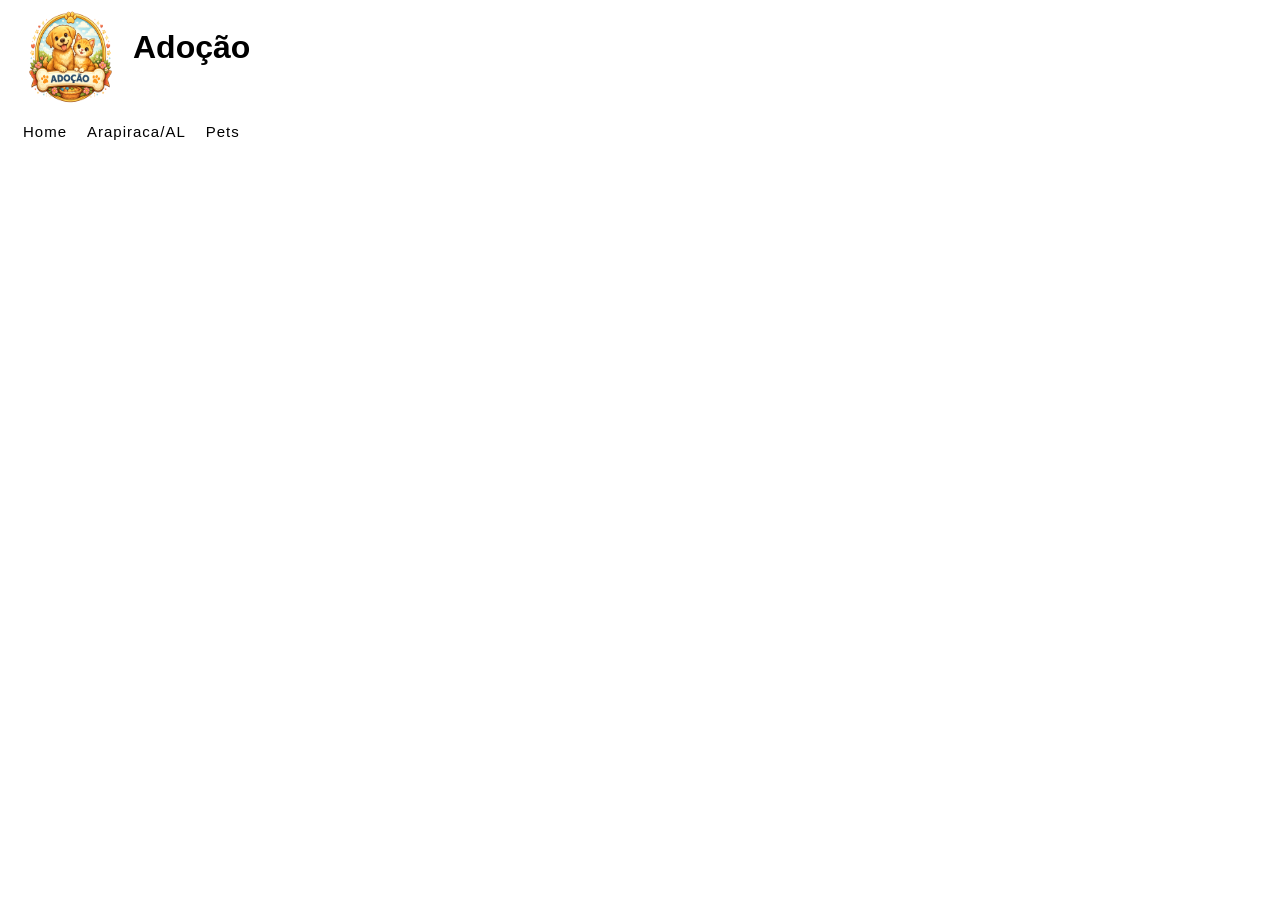
==== index.html @ 01038aeb "Inicio do Menu" ====
<!DOCTYPE html>
<html lang="en">
<head>
    <meta charset="UTF-8">
    <meta name="viewport" content="width=device-width, initial-scale=1.0">
    <title>Bruno Amorim</title>
    <link rel="stylesheet" href="index.css"
</head>
<body>
    <header>
        <img src="./src/img/Adoção de amigos peludos.png" alt="logo-do-site" class="img-site">
        <h1>Adoção</h1>
    </header>
    <nav>
        <ul>
            <li>Home</li>
            <li class="Arapiraca">Arapiraca/AL</li>
            <li>Pets</li>
        </ul> 
    </nav>
</body>
---- index.css ----
body {
    color: black;
    background-color: white;
    font-family: Arial, Helvetica, sans-serif;
}

header{
    display: flex;
    justify-content: flex-start
    ;}

.img-site{
    width: 125px;
    height: 100px;
    
}

/* .Arapiraca seria uma mudança dentro da classe Arapiraca*/

/* .Arapiraca{
    font-family: Verdana, Geneva, Tahoma, sans-serif;
    font-size: 30px;
} */

ul{
    
    display: flex;
    list-style-type: none;
    margin: 0px;
    gap: 20px;
    padding: 15px;
    font-size: 15px;
    color: #000;
    letter-spacing: 1px;
    border-radius: 8px;
    background-color: #fff;
}
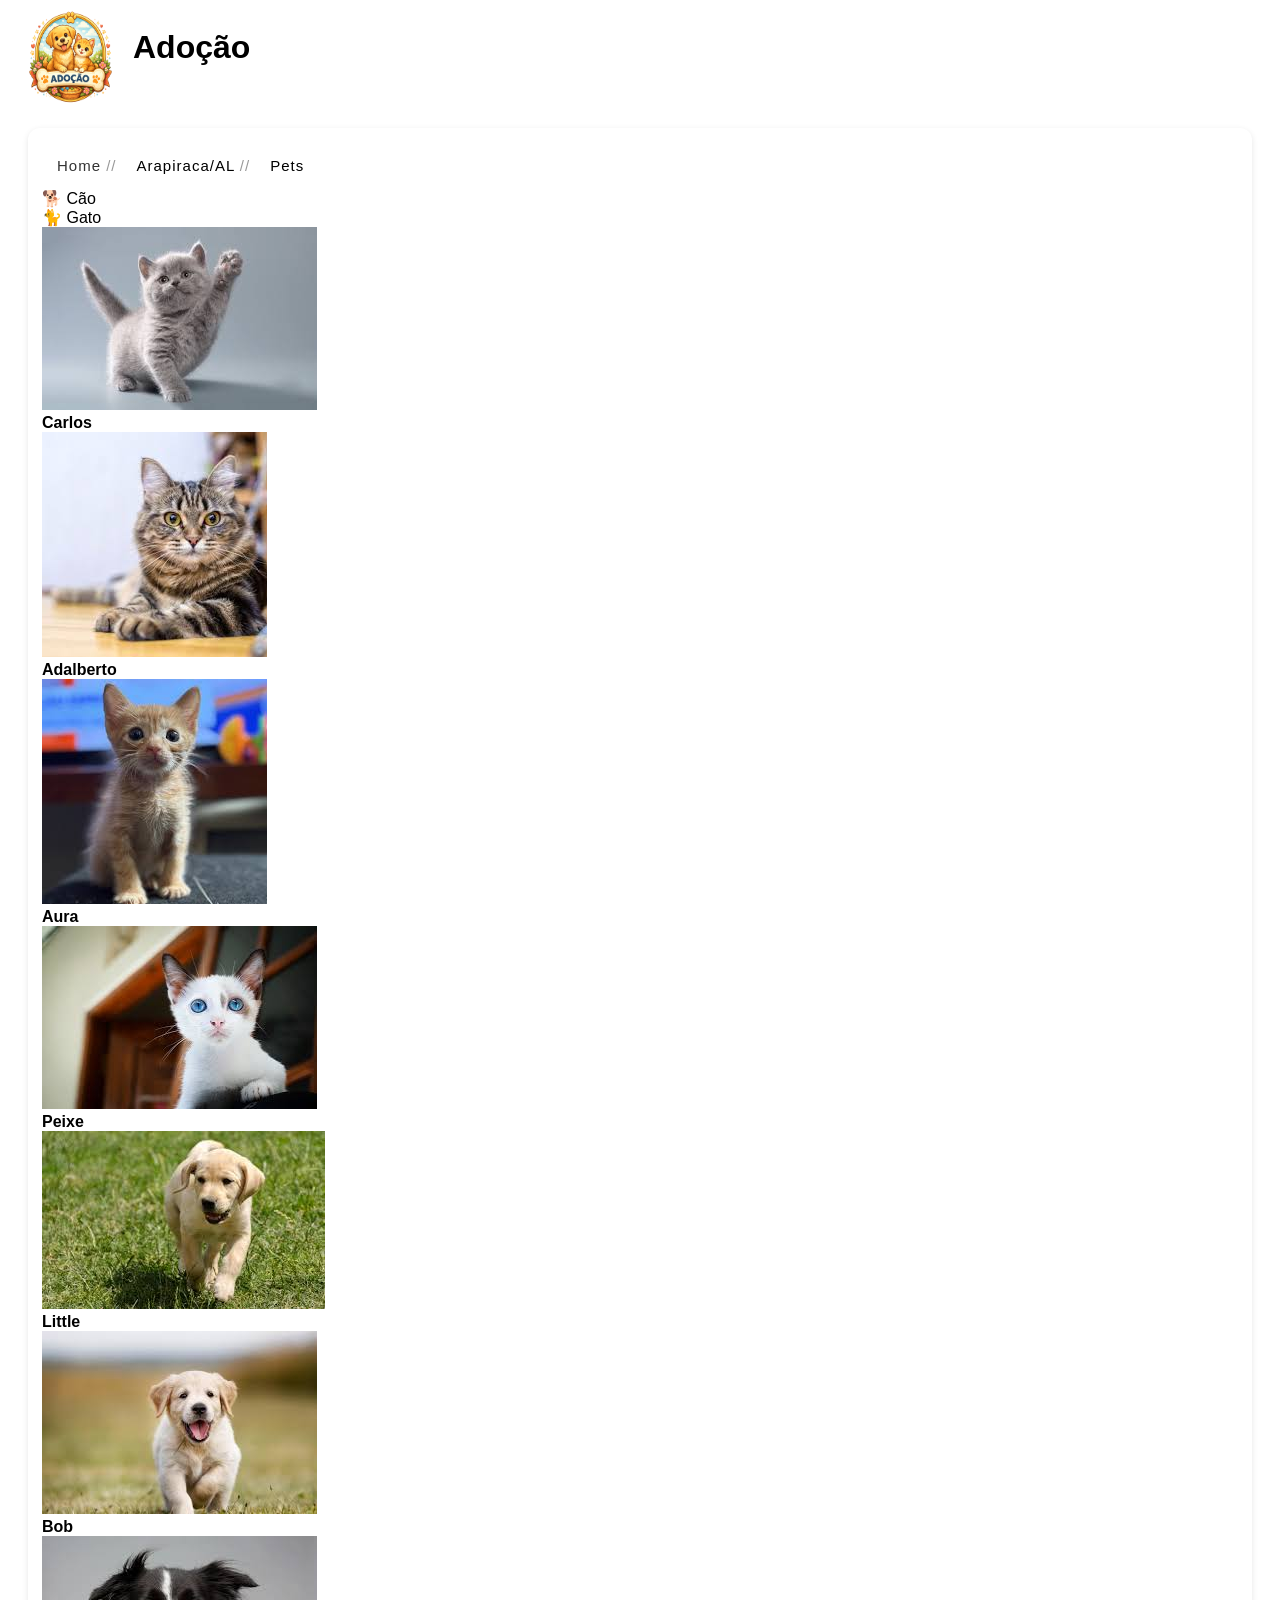
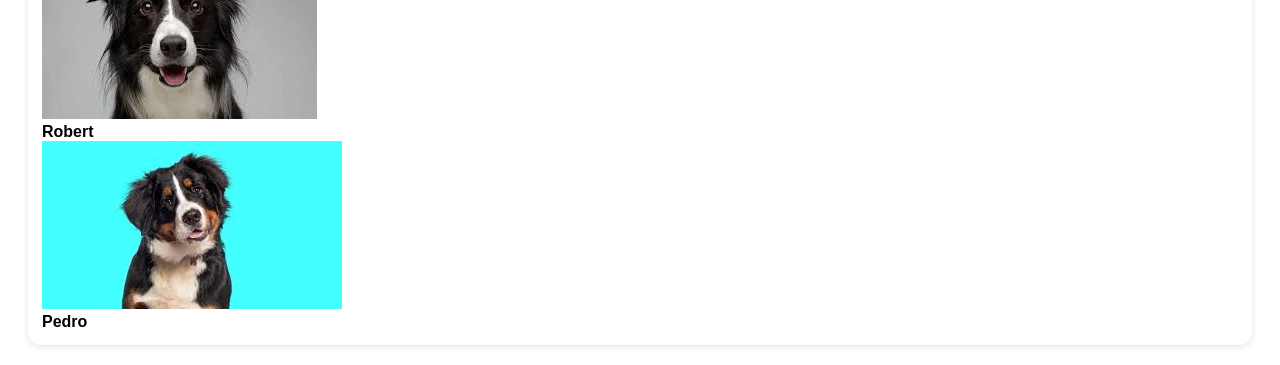
==== commit ee0e91dc: "adicionando fotos e nomes" ====
--- a/index.html
+++ b/index.html
@@ -8,14 +8,55 @@
 </head>
 <body>
     <header>
+             
         <img src="./src/img/Adoção de amigos peludos.png" alt="logo-do-site" class="img-site">
         <h1>Adoção</h1>
     </header>
-    <nav>
-        <ul>
-            <li>Home</li>
-            <li class="Arapiraca">Arapiraca/AL</li>
-            <li>Pets</li>
-        </ul> 
+    <nav class="breadcrumb-container">
+  <ul class="breadcrumb">
+    <li><a href="#">Home</a></li>
+    <li>Arapiraca/AL</li>
+    <li>Pets</li>
+  </ul>
+  <div class="tags">
+  <div class="tag">
+    🐕 Cão
+  </div>
+  <div class="tag active">
+    🐈 Gato
+  <div class="card">
+  <img src="src/img/gato-hi.jpg">
+  <div class="card-content"></div>
+  <b>Carlos</b>
+    <div class="card">
+  <img src="src/img/gato-chad.jpg">
+  <div class="card-content"></div>
+  <b>Adalberto</b>
+    <div class="card">
+  <img src="src/img/gato-loiro.jpg">
+  <div class="card-content"></div>
+  <b>Aura</b>
+    <div class="card">
+  <img src="src/img/gato-zoiudo.jpg">
+  <div class="card-content"></div>
+  <b>Peixe</b>
+     <div class="card">
+  <img src="src/img/cachorro-4.jpg">
+  <div class="card-content"></div>
+  <b>Little</b>
+     <div class="card">
+  <img src="src/img/cachorro-3.jpg">
+  <div class="card-content"></div>
+  <b>Bob</b>
+     <div class="card">
+  <img src="src/img/cachorro-2.jpg">
+  <div class="card-content"></div>
+  <b>Robert</b>
+     <div class="card">
+  <img src="src/img/cachorro-1.jpg">
+  <div class="card-content"></div>
+  <b>Pedro</b>
+</div>
+</nav>
     </nav>
 </body>
--- a/index.css
+++ b/index.css
@@ -34,4 +34,23 @@
     letter-spacing: 1px;
     border-radius: 8px;
     background-color: #fff;
-}+}
+.breadcrumb-container {background-color:  #fff;
+padding: 14px; 24px;
+border-radius: 12px; 
+max-width: 1600px;
+box-shadow: 0 2px 6px rgba(0,0,0,0.1);
+margin: 20px; 
+}
+.breadcrumb li::after {
+ content: " // ";
+margin-left: 0 10px;
+color: #999;
+}
+.breadcrumb li:last-child::after {
+content: "";
+}.breadcrumb a {
+  text-decoration: none;
+  color: #333;
+}
+
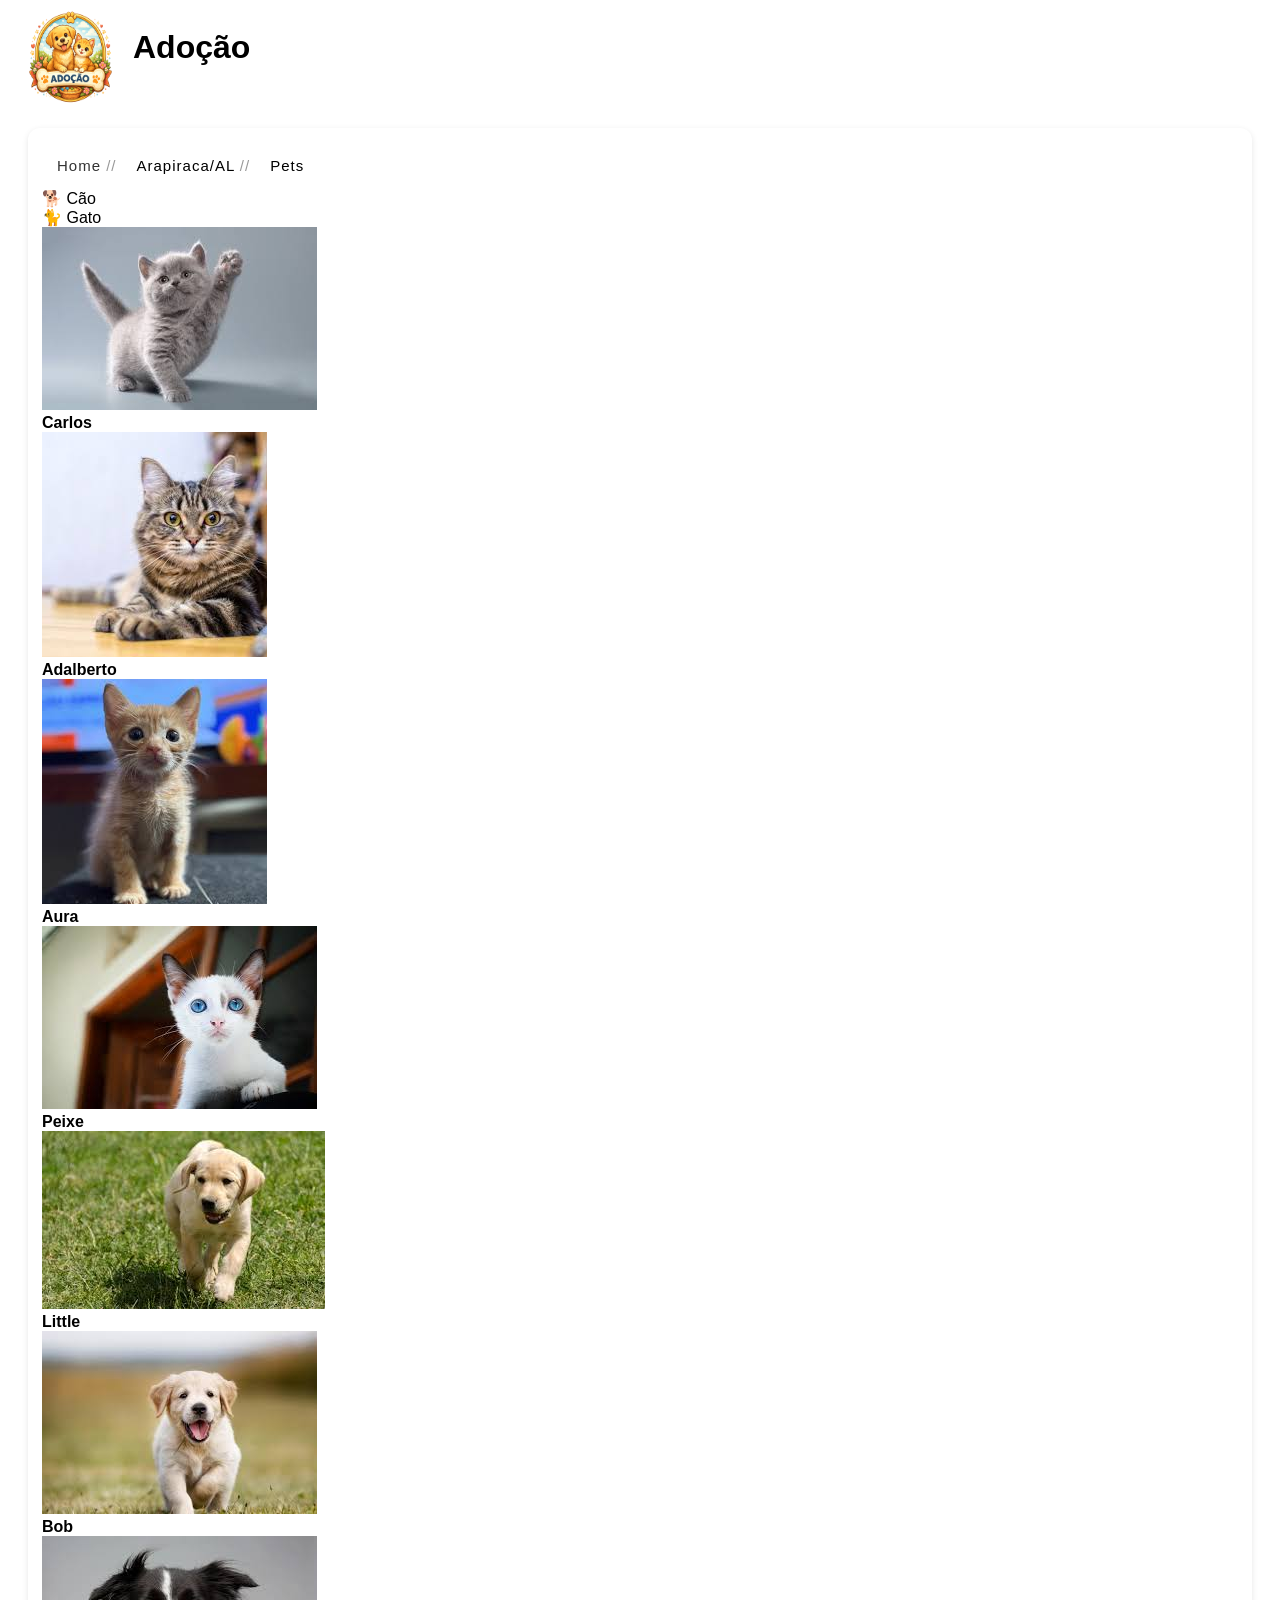
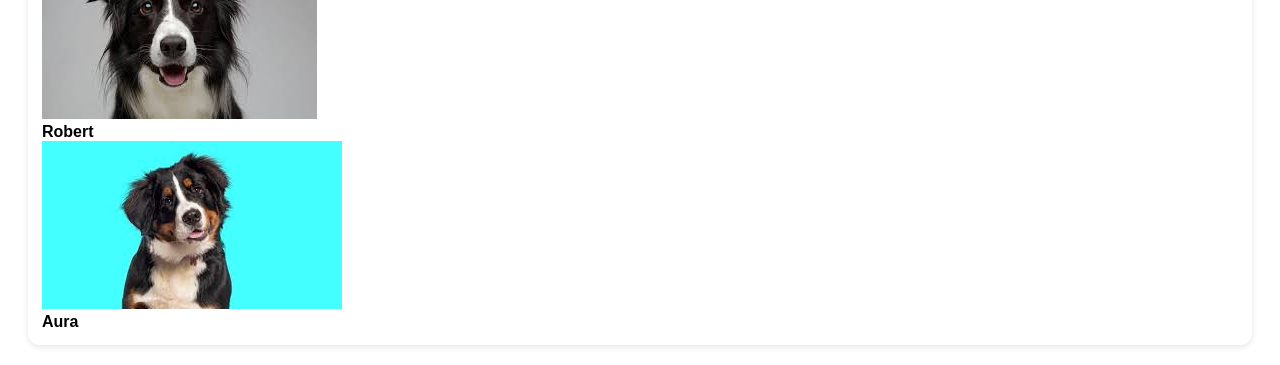
==== commit 90c7143f: "atualização" ====
--- a/index.html
+++ b/index.html
@@ -55,7 +55,7 @@
      <div class="card">
   <img src="src/img/cachorro-1.jpg">
   <div class="card-content"></div>
-  <b>Pedro</b>
+  <b>Aura</b>
 </div>
 </nav>
     </nav>
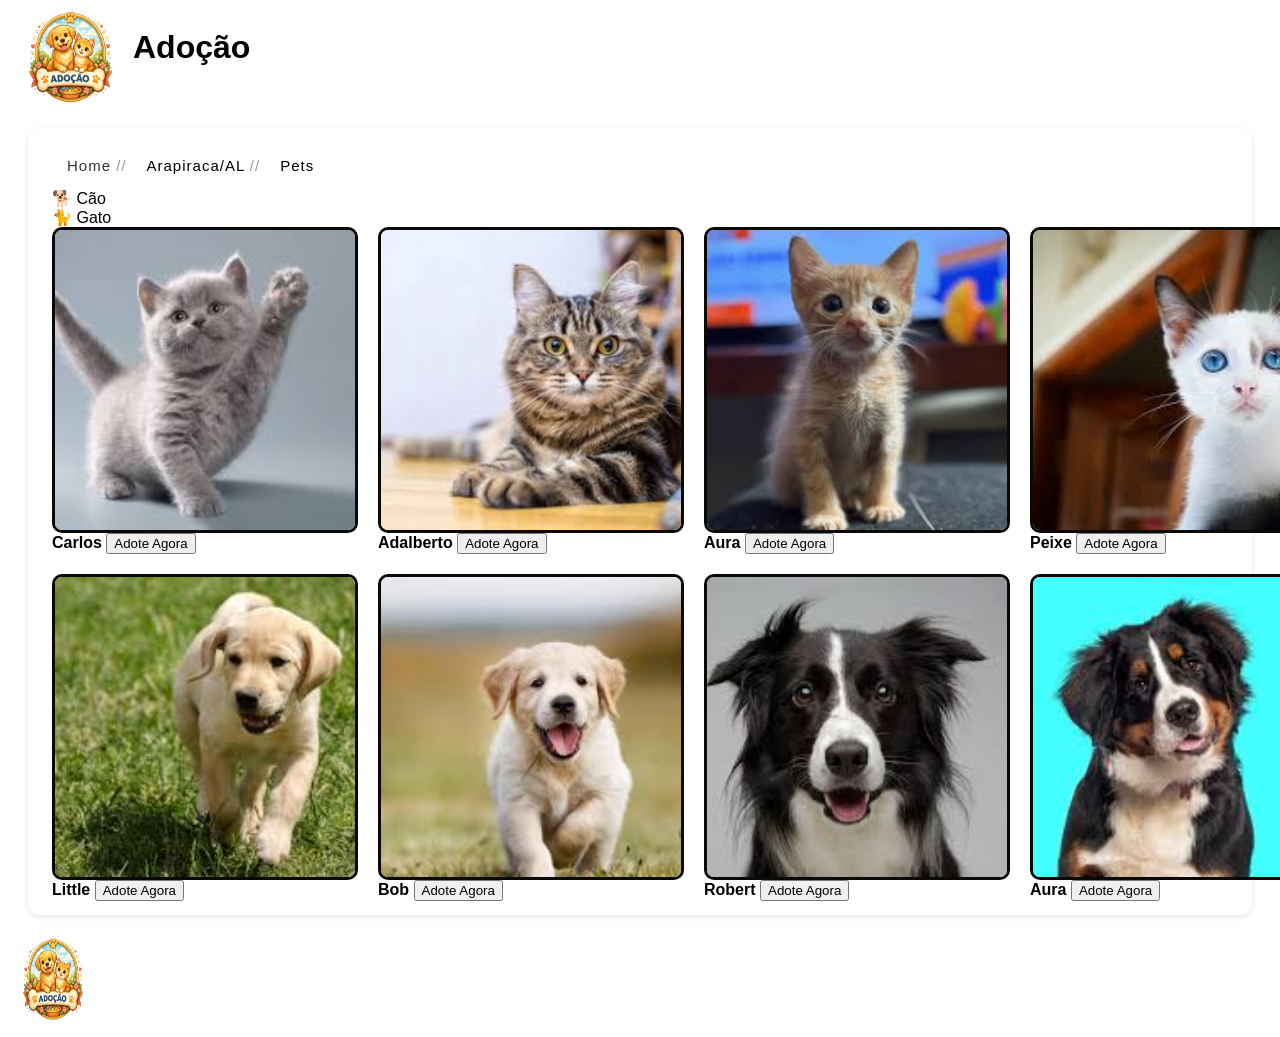
==== commit 358da1cf: "Arrumação das imagens" ====
--- a/index.html
+++ b/index.html
@@ -4,59 +4,99 @@
     <meta charset="UTF-8">
     <meta name="viewport" content="width=device-width, initial-scale=1.0">
     <title>Bruno Amorim</title>
-    <link rel="stylesheet" href="index.css"
+    <link rel="stylesheet" href="index.css">
 </head>
+
 <body>
+
     <header>
-             
         <img src="./src/img/Adoção de amigos peludos.png" alt="logo-do-site" class="img-site">
         <h1>Adoção</h1>
     </header>
+  
     <nav class="breadcrumb-container">
-  <ul class="breadcrumb">
-    <li><a href="#">Home</a></li>
-    <li>Arapiraca/AL</li>
-    <li>Pets</li>
-  </ul>
-  <div class="tags">
-  <div class="tag">
-    🐕 Cão
-  </div>
-  <div class="tag active">
-    🐈 Gato
-  <div class="card">
-  <img src="src/img/gato-hi.jpg">
-  <div class="card-content"></div>
-  <b>Carlos</b>
-    <div class="card">
-  <img src="src/img/gato-chad.jpg">
-  <div class="card-content"></div>
-  <b>Adalberto</b>
-    <div class="card">
-  <img src="src/img/gato-loiro.jpg">
-  <div class="card-content"></div>
-  <b>Aura</b>
-    <div class="card">
-  <img src="src/img/gato-zoiudo.jpg">
-  <div class="card-content"></div>
-  <b>Peixe</b>
-     <div class="card">
-  <img src="src/img/cachorro-4.jpg">
-  <div class="card-content"></div>
-  <b>Little</b>
-     <div class="card">
-  <img src="src/img/cachorro-3.jpg">
-  <div class="card-content"></div>
-  <b>Bob</b>
-     <div class="card">
-  <img src="src/img/cachorro-2.jpg">
-  <div class="card-content"></div>
-  <b>Robert</b>
-     <div class="card">
-  <img src="src/img/cachorro-1.jpg">
-  <div class="card-content"></div>
-  <b>Aura</b>
-</div>
-</nav>
+        
+        <ul class="breadcrumb">
+            <li><a href="#">Home</a></li>
+            <li>Arapiraca/AL</li>
+            <li>Pets</li>
+        </ul>
+
+        <div class="tags">
+            <div class="tag">🐕 Cão</div>
+            <div class="tag active">🐈 Gato</div>
+        </div>
+
+        <div class="cards">
+            <div class="card">
+                <img src="src/img/gato-hi.jpg">
+                <div class="card-content">
+                    <b>Carlos</b>
+                    <button>Adote Agora</button>
+                </div>
+            </div>
+
+            <div class="card">
+                <img src="src/img/gato-chad.jpg">
+                <div class="card-content">
+                    <b>Adalberto</b>
+                    <button>Adote Agora</button>
+                </div>
+            </div>
+
+            <div class="card">
+                <img src="src/img/gato-loiro.jpg">
+                <div class="card-content">
+                  <b>Aura</b>
+                  <button>Adote Agora</button>
+                </div>
+            </div>
+
+            <div class="card">
+                <img src="src/img/gato-zoiudo.jpg">
+                <div class="card-content">
+                <b>Peixe</b>
+                <button>Adote Agora</button>
+                </div>
+            </div>
+
+            <div class="card">
+                <img src="src/img/cachorro-4.jpg">
+                <div class="card-content">
+                <b>Little</b>
+                <button>Adote Agora</button>
+                </div>
+            </div>
+
+            <div class="card">
+                <img src="src/img/cachorro-3.jpg">
+                <div class="card-content">
+                <b>Bob</b>
+                <button>Adote Agora</button>
+                </div>
+            </div>
+
+            <div class="card">
+                <img src="src/img/cachorro-2.jpg">
+                <div class="card-content">
+                <b>Robert</b>
+                <button>Adote Agora</button>
+                </div>
+            </div>
+
+            <div class="card">
+                <img src="src/img/cachorro-1.jpg">
+                <div class="card-content">
+                    <b>Aura</b>
+                    <button>Adote Agora</button>
+                </div>
+            </div>
+
+        </div>
+
     </nav>
+    <footer class="rodape">
+      <img src="./src/img/Adoção de amigos peludos.png" alt="logo-do-site" class="img-site">
+    </footer>
 </body>
+</html>
--- a/index.css
+++ b/index.css
@@ -36,7 +36,7 @@
     background-color: #fff;
 }
 .breadcrumb-container {background-color:  #fff;
-padding: 14px; 24px;
+padding: 14px 24px;
 border-radius: 12px; 
 max-width: 1600px;
 box-shadow: 0 2px 6px rgba(0,0,0,0.1);
@@ -54,3 +54,26 @@
   color: #333;
 }
 
+.cards{
+    display: grid;
+    grid-template-columns: repeat(4, 1fr);
+    justify-content: space-between;
+    flex-wrap: wrap;
+    gap: 20px;
+}
+
+.card{
+    display: flex;
+    flex-direction: column;
+}
+.card img{
+    width: 300px;
+    height: 300px;
+    object-fit: cover;
+    border: 3px solid #0c0909;
+    border-radius: 10px;
+}
+.rodape img{
+    width: 90px;
+    height: 90px;
+}
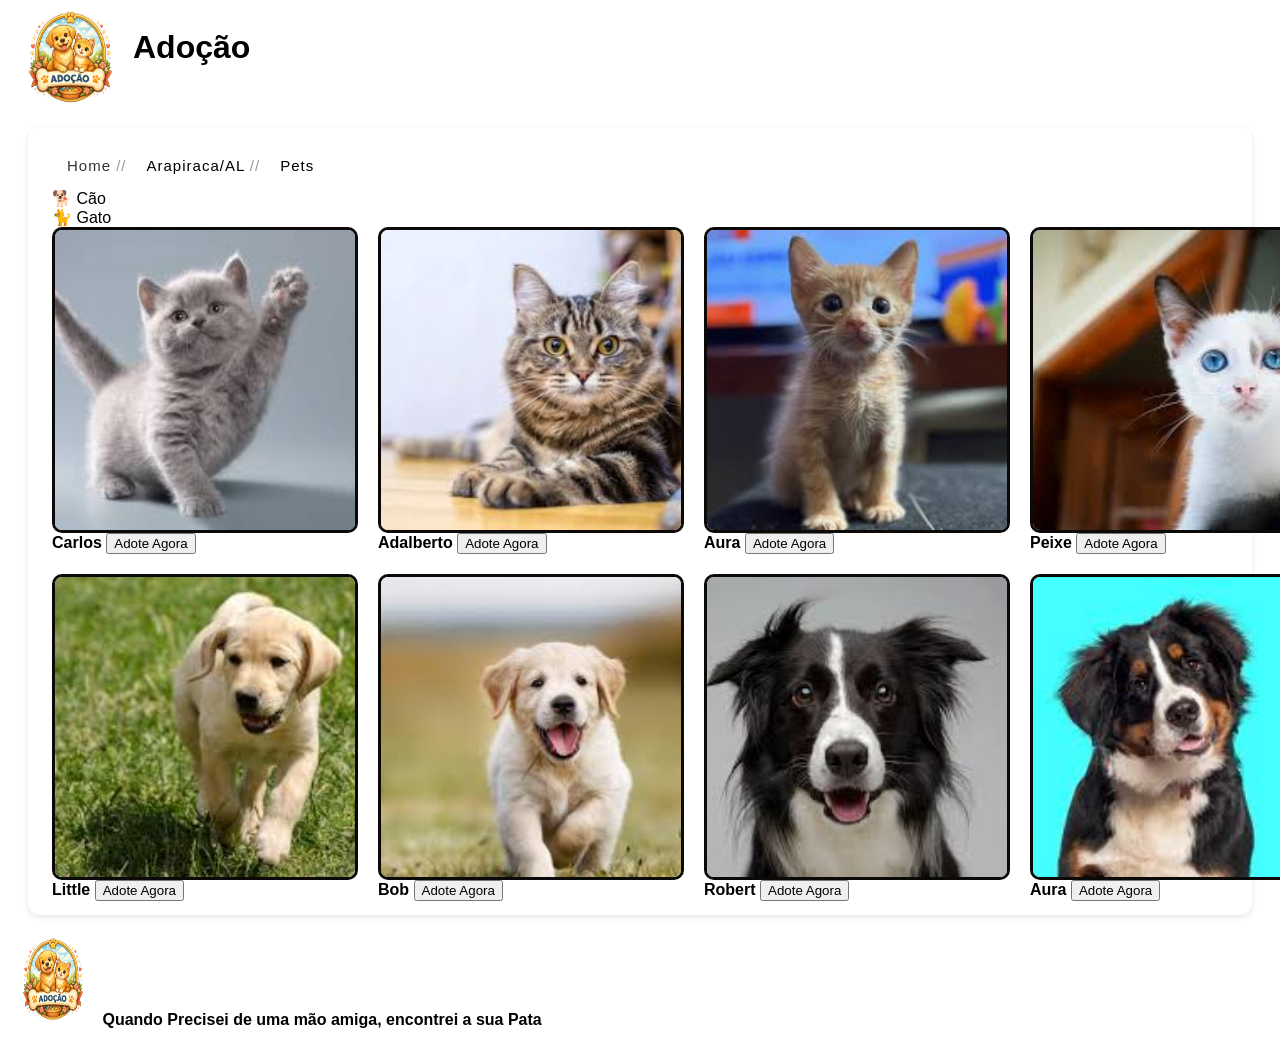
==== commit 647843eb: "finalização do rodapé" ====
--- a/index.html
+++ b/index.html
@@ -1,5 +1,5 @@
 <!DOCTYPE html>
-<html lang="en">
+<html lang="pt-br">
 <head>
     <meta charset="UTF-8">
     <meta name="viewport" content="width=device-width, initial-scale=1.0">
@@ -10,7 +10,7 @@
 <body>
 
     <header>
-        <img src="./src/img/Adoção de amigos peludos.png" alt="logo-do-site" class="img-site">
+        <img src="./src/img/adocao-amigos-peludos.png" alt="Logo do site de adoção" class="img-site">
         <h1>Adoção</h1>
     </header>
   
@@ -28,8 +28,9 @@
         </div>
 
         <div class="cards">
+
             <div class="card">
-                <img src="src/img/gato-hi.jpg">
+                <img src="src/img/gato-hi.jpg" alt="Gato Carlos">
                 <div class="card-content">
                     <b>Carlos</b>
                     <button>Adote Agora</button>
@@ -37,7 +38,7 @@
             </div>
 
             <div class="card">
-                <img src="src/img/gato-chad.jpg">
+                <img src="src/img/gato-chad.jpg" alt="Gato Adalberto">
                 <div class="card-content">
                     <b>Adalberto</b>
                     <button>Adote Agora</button>
@@ -45,47 +46,47 @@
             </div>
 
             <div class="card">
-                <img src="src/img/gato-loiro.jpg">
+                <img src="src/img/gato-loiro.jpg" alt="Gato Aura">
                 <div class="card-content">
-                  <b>Aura</b>
-                  <button>Adote Agora</button>
+                    <b>Aura</b>
+                    <button>Adote Agora</button>
                 </div>
             </div>
 
             <div class="card">
-                <img src="src/img/gato-zoiudo.jpg">
+                <img src="src/img/gato-zoiudo.jpg" alt="Gato Peixe">
                 <div class="card-content">
-                <b>Peixe</b>
-                <button>Adote Agora</button>
+                    <b>Peixe</b>
+                    <button>Adote Agora</button>
                 </div>
             </div>
 
             <div class="card">
-                <img src="src/img/cachorro-4.jpg">
+                <img src="src/img/cachorro-4.jpg" alt="Cachorro Little">
                 <div class="card-content">
-                <b>Little</b>
-                <button>Adote Agora</button>
+                    <b>Little</b>
+                    <button>Adote Agora</button>
                 </div>
             </div>
 
             <div class="card">
-                <img src="src/img/cachorro-3.jpg">
+                <img src="src/img/cachorro-3.jpg" alt="Cachorro Bob">
                 <div class="card-content">
-                <b>Bob</b>
-                <button>Adote Agora</button>
+                    <b>Bob</b>
+                    <button>Adote Agora</button>
                 </div>
             </div>
 
             <div class="card">
-                <img src="src/img/cachorro-2.jpg">
+                <img src="src/img/cachorro-2.jpg" alt="Cachorro Robert">
                 <div class="card-content">
-                <b>Robert</b>
-                <button>Adote Agora</button>
+                    <b>Robert</b>
+                    <button>Adote Agora</button>
                 </div>
             </div>
 
             <div class="card">
-                <img src="src/img/cachorro-1.jpg">
+                <img src="src/img/cachorro-1.jpg" alt="Cachorro Aura">
                 <div class="card-content">
                     <b>Aura</b>
                     <button>Adote Agora</button>
@@ -95,8 +96,11 @@
         </div>
 
     </nav>
+
     <footer class="rodape">
-      <img src="./src/img/Adoção de amigos peludos.png" alt="logo-do-site" class="img-site">
+        <img src="./src/img/adocao-amigos-peludos.png" alt="Logo do site de adoção" class="img-site">
+    <b>Quando Precisei de uma mão amiga, encontrei a sua Pata</b>
     </footer>
+
 </body>
 </html>
--- a/index.css
+++ b/index.css
@@ -76,4 +76,5 @@
 .rodape img{
     width: 90px;
     height: 90px;
-}+    
+}
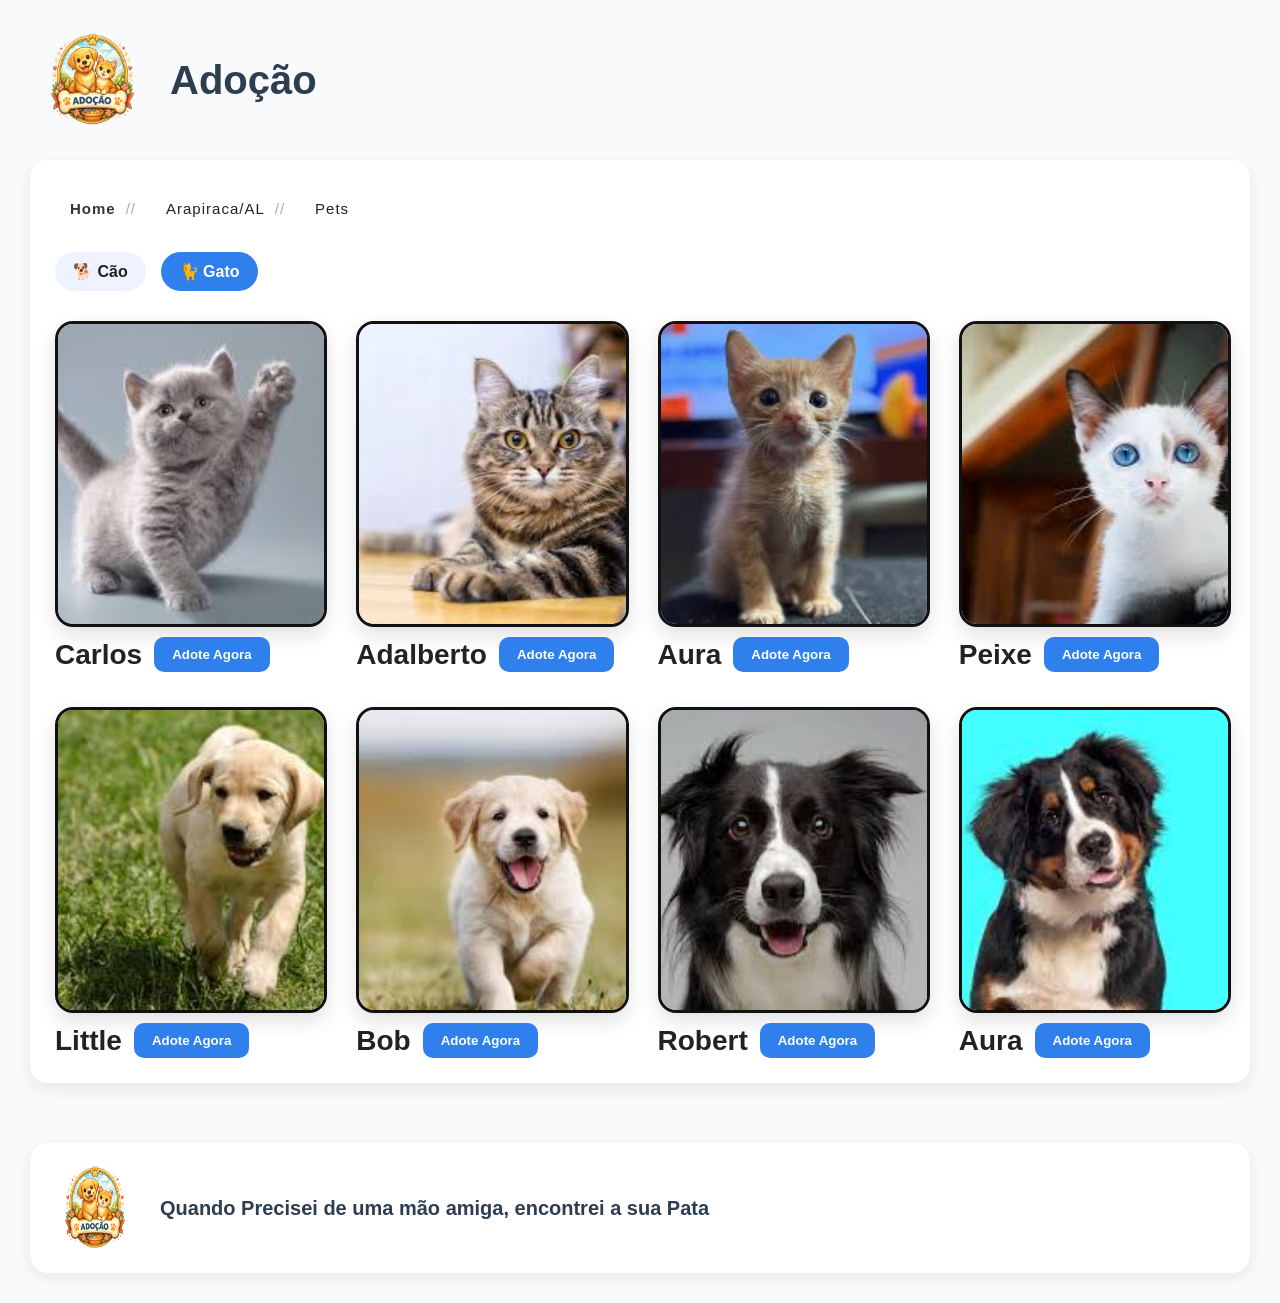
==== commit 5083a3d5: "arrumado validador" ====
--- a/index.html
+++ b/index.html
@@ -9,98 +9,114 @@
 
 <body>
 
-    <header>
-        <img src="./src/img/adocao-amigos-peludos.png" alt="Logo do site de adoção" class="img-site">
-        <h1>Adoção</h1>
-    </header>
-  
-    <nav class="breadcrumb-container">
-        
-        <ul class="breadcrumb">
-            <li><a href="#">Home</a></li>
-            <li>Arapiraca/AL</li>
-            <li>Pets</li>
-        </ul>
+<header>
+    <img src="./src/img/adocao-amigos-peludos.png" alt="Logo do site de adoção" class="img-site">
+    <h1>Adoção</h1>
+</header>
 
-        <div class="tags">
-            <div class="tag">🐕 Cão</div>
-            <div class="tag active">🐈 Gato</div>
+<nav class="breadcrumb-container">
+
+    <ul class="breadcrumb">
+        <li><a href="#">Home</a></li>
+        <li>Arapiraca/AL</li>
+        <li>Pets</li>
+    </ul>
+
+    <div class="tags">
+        <div class="tag">🐕 Cão</div>
+        <div class="tag active">🐈 Gato</div>
+    </div>
+
+    <div class="cards">
+
+        <div class="card">
+            <img src="src/img/gato-hi.jpg" alt="Gato Carlos">
+            <div class="card-content">
+                <b>Carlos</b>
+                <a href="https://wa.me/5582996647522?text=Olá,%20tenho%20interesse%20em%20adotar%20Carlos" target="_blank">
+                    <button>Adote Agora</button>
+                </a>
+            </div>
         </div>
 
-        <div class="cards">
-
-            <div class="card">
-                <img src="src/img/gato-hi.jpg" alt="Gato Carlos">
-                <div class="card-content">
-                    <b>Carlos</b>
+        <div class="card">
+            <img src="src/img/gato-chad.jpg" alt="Gato Adalberto">
+            <div class="card-content">
+                <b>Adalberto</b>
+                <a href="https://wa.me/5582996647522?text=Olá,%20tenho%20interesse%20em%20adotar%20Adalberto" target="_blank">
                     <button>Adote Agora</button>
-                </div>
+                </a>
             </div>
-
-            <div class="card">
-                <img src="src/img/gato-chad.jpg" alt="Gato Adalberto">
-                <div class="card-content">
-                    <b>Adalberto</b>
-                    <button>Adote Agora</button>
-                </div>
-            </div>
-
-            <div class="card">
-                <img src="src/img/gato-loiro.jpg" alt="Gato Aura">
-                <div class="card-content">
-                    <b>Aura</b>
-                    <button>Adote Agora</button>
-                </div>
-            </div>
-
-            <div class="card">
-                <img src="src/img/gato-zoiudo.jpg" alt="Gato Peixe">
-                <div class="card-content">
-                    <b>Peixe</b>
-                    <button>Adote Agora</button>
-                </div>
-            </div>
-
-            <div class="card">
-                <img src="src/img/cachorro-4.jpg" alt="Cachorro Little">
-                <div class="card-content">
-                    <b>Little</b>
-                    <button>Adote Agora</button>
-                </div>
-            </div>
-
-            <div class="card">
-                <img src="src/img/cachorro-3.jpg" alt="Cachorro Bob">
-                <div class="card-content">
-                    <b>Bob</b>
-                    <button>Adote Agora</button>
-                </div>
-            </div>
-
-            <div class="card">
-                <img src="src/img/cachorro-2.jpg" alt="Cachorro Robert">
-                <div class="card-content">
-                    <b>Robert</b>
-                    <button>Adote Agora</button>
-                </div>
-            </div>
-
-            <div class="card">
-                <img src="src/img/cachorro-1.jpg" alt="Cachorro Aura">
-                <div class="card-content">
-                    <b>Aura</b>
-                    <button>Adote Agora</button>
-                </div>
-            </div>
-
         </div>
 
-    </nav>
+        <div class="card">
+            <img src="src/img/gato-loiro.jpg" alt="Gato Aura">
+            <div class="card-content">
+                <b>Aura</b>
+                <a href="https://wa.me/5582996647522?text=Olá,%20tenho%20interesse%20em%20adotar%20Aura" target="_blank">
+                    <button>Adote Agora</button>
+                </a>
+            </div>
+        </div>
 
-    <footer class="rodape">
-        <img src="./src/img/adocao-amigos-peludos.png" alt="Logo do site de adoção" class="img-site">
+        <div class="card">
+            <img src="src/img/gato-zoiudo.jpg" alt="Gato Peixe">
+            <div class="card-content">
+                <b>Peixe</b>
+                <a href="https://wa.me/5582996647522?text=Olá,%20tenho%20interesse%20em%20adotar%20Peixe" target="_blank">
+                    <button>Adote Agora</button>
+                </a>
+            </div>
+        </div>
+
+        <div class="card">
+            <img src="src/img/cachorro-4.jpg" alt="Cachorro Little">
+            <div class="card-content">
+                <b>Little</b>
+                <a href="https://wa.me/5582996647522?text=Olá,%20tenho%20interesse%20em%20adotar%20Little" target="_blank">
+                    <button>Adote Agora</button>
+                </a>
+            </div>
+        </div>
+
+        <div class="card">
+            <img src="src/img/cachorro-3.jpg" alt="Cachorro Bob">
+            <div class="card-content">
+                <b>Bob</b>
+                <a href="https://wa.me/5582996647522?text=Olá,%20tenho%20interesse%20em%20adotar%20Bob" target="_blank">
+                    <button>Adote Agora</button>
+                </a>
+            </div>
+        </div>
+
+        <div class="card">
+            <img src="src/img/cachorro-2.jpg" alt="Cachorro Robert">
+            <div class="card-content">
+                <b>Robert</b>
+                <a href="https://wa.me/5582996647522?text=Olá,%20tenho%20interesse%20em%20adotar%20Robert" target="_blank">
+                    <button>Adote Agora</button>
+                </a>
+            </div>
+        </div>
+
+        <div class="card">
+            <img src="src/img/cachorro-1.jpg" alt="Cachorro Aura">
+            <div class="card-content">
+                <b>Aura</b>
+                <a href="https://wa.me/5582996647522?text=Olá,%20tenho%20interesse%20em%20adotar%20Aura" target="_blank">
+                    <button>Adote Agora</button>
+                </a>
+            </div>
+        </div>
+
+    </div>
+
+</nav>
+
+<footer class="rodape">
+    <img src="./src/img/adocao-amigos-peludos.png" alt="Logo do site de adoção" class="img-site">
     <b>Quando Precisei de uma mão amiga, encontrei a sua Pata</b>
-    </footer>
+</footer>
 
 </body>
 </html>
--- a/index.css
+++ b/index.css
@@ -1,80 +1,187 @@
-body {
-    color: black;
-    background-color: white;
-    font-family: Arial, Helvetica, sans-serif;
+body{
+    margin:0;
+    padding:30px;
+    color:#222;
+    background:#f8fafc;
+    font-family:Arial, Helvetica, sans-serif;
 }
 
+/* Header */
 header{
-    display: flex;
-    justify-content: flex-start
-    ;}
+    display:flex;
+    align-items:center;
+    gap:15px;
+    margin-bottom:30px;
+}
+
+header h1{
+    font-size:40px;
+    color:#2c3e50;
+}
 
 .img-site{
-    width: 125px;
-    height: 100px;
-    
+    width:125px;
+    height:100px;
 }
 
-/* .Arapiraca seria uma mudança dentro da classe Arapiraca*/
-
-/* .Arapiraca{
-    font-family: Verdana, Geneva, Tahoma, sans-serif;
-    font-size: 30px;
-} */
-
-ul{
-    
-    display: flex;
-    list-style-type: none;
-    margin: 0px;
-    gap: 20px;
-    padding: 15px;
-    font-size: 15px;
-    color: #000;
-    letter-spacing: 1px;
-    border-radius: 8px;
-    background-color: #fff;
-}
-.breadcrumb-container {background-color:  #fff;
-padding: 14px 24px;
-border-radius: 12px; 
-max-width: 1600px;
-box-shadow: 0 2px 6px rgba(0,0,0,0.1);
-margin: 20px; 
-}
-.breadcrumb li::after {
- content: " // ";
-margin-left: 0 10px;
-color: #999;
-}
-.breadcrumb li:last-child::after {
-content: "";
-}.breadcrumb a {
-  text-decoration: none;
-  color: #333;
+/* Breadcrumb */
+.breadcrumb{
+    display:flex;
+    list-style:none;
+    margin:0;
+    gap:20px;
+    padding:15px;
+    font-size:15px;
+    letter-spacing:1px;
+    border-radius:8px;
+    background:white;
 }
 
+.breadcrumb-container{
+    background:#fff;
+    padding:25px;
+    border-radius:18px;
+    max-width:1600px;
+    box-shadow:0 6px 18px rgba(0,0,0,.08);
+    margin:auto;
+}
+
+.breadcrumb li::after{
+    content:"//";
+    padding-left:10px;
+    padding-right:10px;
+    color:#aaa;
+}
+
+.breadcrumb li:last-child::after{
+    content:"";
+}
+
+.breadcrumb a{
+    text-decoration:none;
+    color:#333;
+    font-weight:bold;
+}
+
+.breadcrumb a:hover{
+    color:#2f80ed;
+}
+
+/* Tags */
+.tags{
+    display:flex;
+    gap:15px;
+    margin:20px 0 30px;
+}
+
+.tag{
+    background:#eef3ff;
+    padding:10px 18px;
+    border-radius:30px;
+    font-weight:bold;
+    cursor:pointer;
+    transition:.3s;
+}
+
+.tag:hover{
+    background:#dbe7ff;
+}
+
+.active{
+    background:#2f80ed;
+    color:white;
+}
+
+/* Cards */
 .cards{
-    display: grid;
-    grid-template-columns: repeat(4, 1fr);
-    justify-content: space-between;
-    flex-wrap: wrap;
-    gap: 20px;
+    display:grid;
+    grid-template-columns:repeat(4,1fr);
+    gap:35px;
 }
 
 .card{
-    display: flex;
-    flex-direction: column;
+    display:flex;
+    flex-direction:column;
+    transition:.3s;
 }
+
+.card:hover{
+    transform:translateY(-8px);
+}
+
 .card img{
-    width: 300px;
-    height: 300px;
-    object-fit: cover;
-    border: 3px solid #0c0909;
-    border-radius: 10px;
+    width:100%;
+    max-width:300px;
+    height:300px;
+    object-fit:cover;
+    border:3px solid #111;
+    border-radius:18px;
+    box-shadow:0 8px 20px rgba(0,0,0,.12);
 }
+
+.card-content{
+    margin-top:10px;
+    display:flex;
+    align-items:center;
+    gap:12px;
+}
+
+.card-content b{
+    font-size:28px;
+}
+
+button{
+    border:none;
+    background:#2f80ed;
+    color:white;
+    padding:10px 18px;
+    border-radius:10px;
+    font-weight:bold;
+    cursor:pointer;
+    transition:.3s;
+}
+
+button:hover{
+    background:#1f68ca;
+    transform:scale(1.05);
+}
+
+/* Footer */
+.rodape{
+    margin-top:60px;
+    background:white;
+    padding:20px;
+    border-radius:18px;
+    display:flex;
+    align-items:center;
+    gap:20px;
+    box-shadow:0 4px 15px rgba(0,0,0,.08);
+}
+
 .rodape img{
-    width: 90px;
-    height: 90px;
-    
+    width:90px;
+    height:90px;
 }
+
+.rodape b{
+    font-size:20px;
+    color:#2c3e50;
+}
+
+/* Responsivo */
+@media (max-width:1200px){
+    .cards{
+        grid-template-columns:repeat(2,1fr);
+    }
+}
+
+@media (max-width:700px){
+    .cards{
+        grid-template-columns:1fr;
+    }
+
+    header{
+        flex-direction:column;
+        text-align:center;
+    }
+}
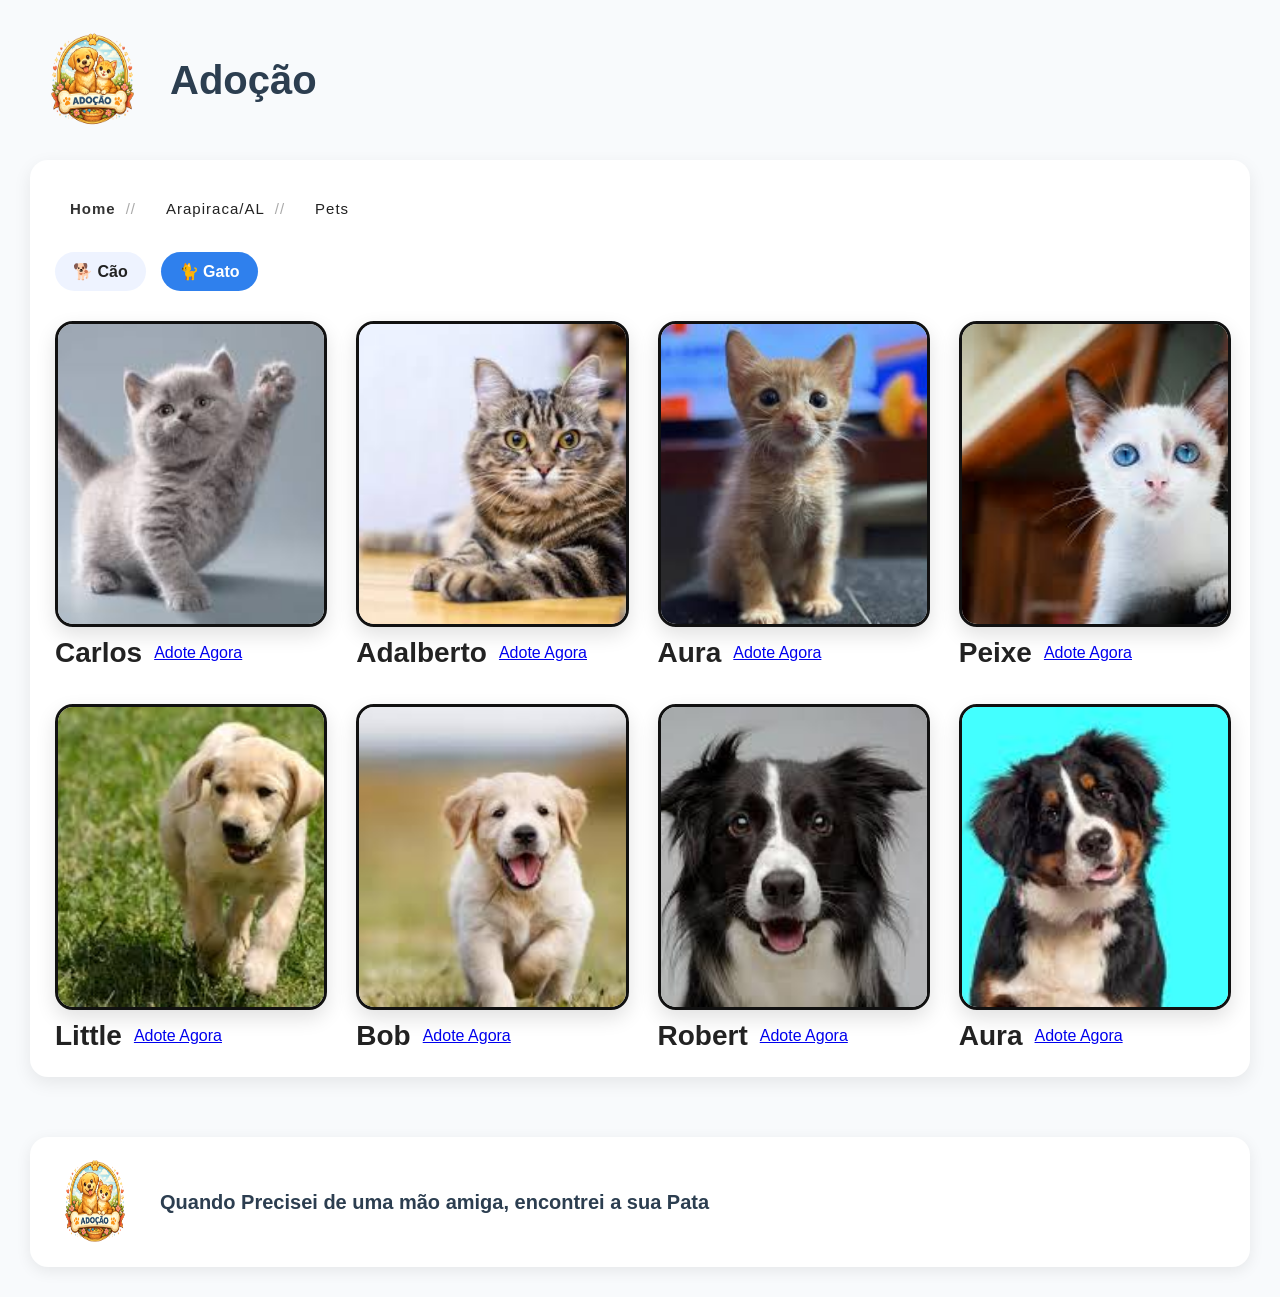
==== commit d6ef36eb: "finalizado css no site test" ====
--- a/index.html
+++ b/index.html
@@ -33,9 +33,7 @@
             <img src="src/img/gato-hi.jpg" alt="Gato Carlos">
             <div class="card-content">
                 <b>Carlos</b>
-                <a href="https://wa.me/5582996647522?text=Olá,%20tenho%20interesse%20em%20adotar%20Carlos" target="_blank">
-                    <button>Adote Agora</button>
-                </a>
+                <a href="https://wa.me/5582996647522?text=Olá,%20tenho%20interesse%20em%20adotar%20Carlos" target="_blank" class="btn">Adote Agora</a>
             </div>
         </div>
 
@@ -43,9 +41,7 @@
             <img src="src/img/gato-chad.jpg" alt="Gato Adalberto">
             <div class="card-content">
                 <b>Adalberto</b>
-                <a href="https://wa.me/5582996647522?text=Olá,%20tenho%20interesse%20em%20adotar%20Adalberto" target="_blank">
-                    <button>Adote Agora</button>
-                </a>
+                <a href="https://wa.me/5582996647522?text=Olá,%20tenho%20interesse%20em%20adotar%20Adalberto" target="_blank" class="btn">Adote Agora</a>
             </div>
         </div>
 
@@ -53,9 +49,7 @@
             <img src="src/img/gato-loiro.jpg" alt="Gato Aura">
             <div class="card-content">
                 <b>Aura</b>
-                <a href="https://wa.me/5582996647522?text=Olá,%20tenho%20interesse%20em%20adotar%20Aura" target="_blank">
-                    <button>Adote Agora</button>
-                </a>
+                <a href="https://wa.me/5582996647522?text=Olá,%20tenho%20interesse%20em%20adotar%20Aura" target="_blank" class="btn">Adote Agora</a>
             </div>
         </div>
 
@@ -63,9 +57,7 @@
             <img src="src/img/gato-zoiudo.jpg" alt="Gato Peixe">
             <div class="card-content">
                 <b>Peixe</b>
-                <a href="https://wa.me/5582996647522?text=Olá,%20tenho%20interesse%20em%20adotar%20Peixe" target="_blank">
-                    <button>Adote Agora</button>
-                </a>
+                <a href="https://wa.me/5582996647522?text=Olá,%20tenho%20interesse%20em%20adotar%20Peixe" target="_blank" class="btn">Adote Agora</a>
             </div>
         </div>
 
@@ -73,9 +65,7 @@
             <img src="src/img/cachorro-4.jpg" alt="Cachorro Little">
             <div class="card-content">
                 <b>Little</b>
-                <a href="https://wa.me/5582996647522?text=Olá,%20tenho%20interesse%20em%20adotar%20Little" target="_blank">
-                    <button>Adote Agora</button>
-                </a>
+                <a href="https://wa.me/5582996647522?text=Olá,%20tenho%20interesse%20em%20adotar%20Little" target="_blank" class="btn">Adote Agora</a>
             </div>
         </div>
 
@@ -83,9 +73,7 @@
             <img src="src/img/cachorro-3.jpg" alt="Cachorro Bob">
             <div class="card-content">
                 <b>Bob</b>
-                <a href="https://wa.me/5582996647522?text=Olá,%20tenho%20interesse%20em%20adotar%20Bob" target="_blank">
-                    <button>Adote Agora</button>
-                </a>
+                <a href="https://wa.me/5582996647522?text=Olá,%20tenho%20interesse%20em%20adotar%20Bob" target="_blank" class="btn">Adote Agora</a>
             </div>
         </div>
 
@@ -93,9 +81,7 @@
             <img src="src/img/cachorro-2.jpg" alt="Cachorro Robert">
             <div class="card-content">
                 <b>Robert</b>
-                <a href="https://wa.me/5582996647522?text=Olá,%20tenho%20interesse%20em%20adotar%20Robert" target="_blank">
-                    <button>Adote Agora</button>
-                </a>
+                <a href="https://wa.me/5582996647522?text=Olá,%20tenho%20interesse%20em%20adotar%20Robert" target="_blank" class="btn">Adote Agora</a>
             </div>
         </div>
 
@@ -103,9 +89,7 @@
             <img src="src/img/cachorro-1.jpg" alt="Cachorro Aura">
             <div class="card-content">
                 <b>Aura</b>
-                <a href="https://wa.me/5582996647522?text=Olá,%20tenho%20interesse%20em%20adotar%20Aura" target="_blank">
-                    <button>Adote Agora</button>
-                </a>
+                <a href="https://wa.me/5582996647522?text=Olá,%20tenho%20interesse%20em%20adotar%20Aura" target="_blank" class="btn">Adote Agora</a>
             </div>
         </div>
 
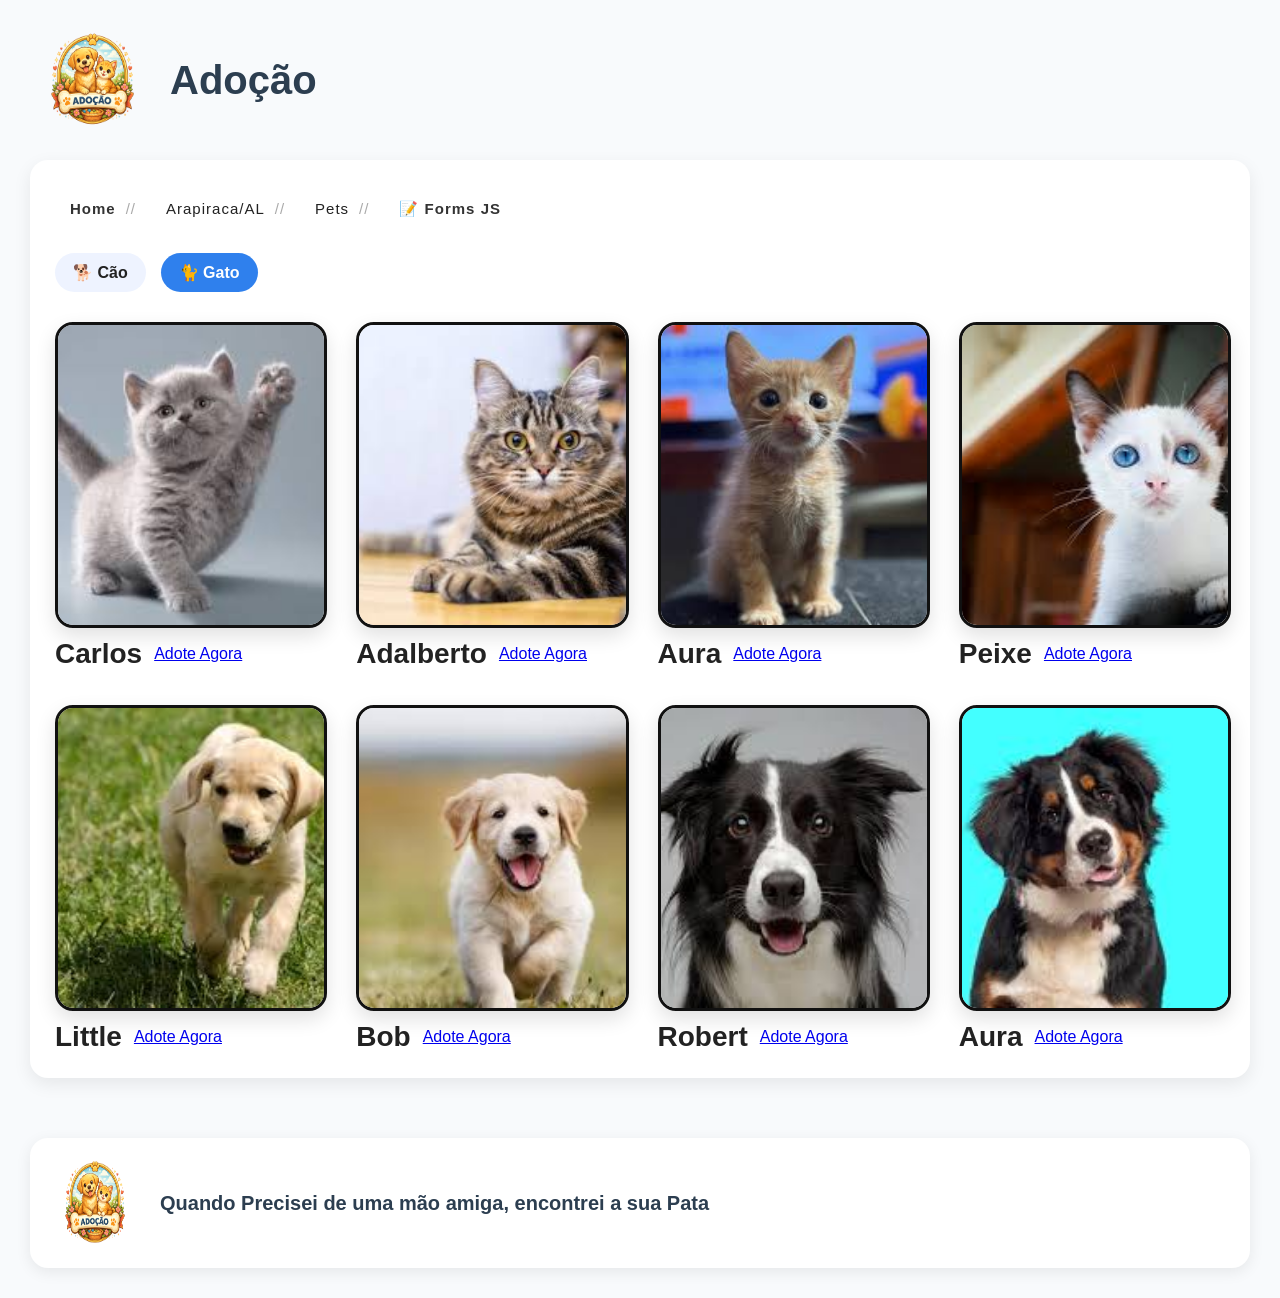
==== commit 190775ef: "Adicao do js" ====
--- a/index.html
+++ b/index.html
@@ -20,6 +20,9 @@
         <li><a href="#">Home</a></li>
         <li>Arapiraca/AL</li>
         <li>Pets</li>
+
+        <!-- NOVA ABA -->
+        <li><a href="forms.html">📝 Forms JS</a></li>
     </ul>
 
     <div class="tags">
